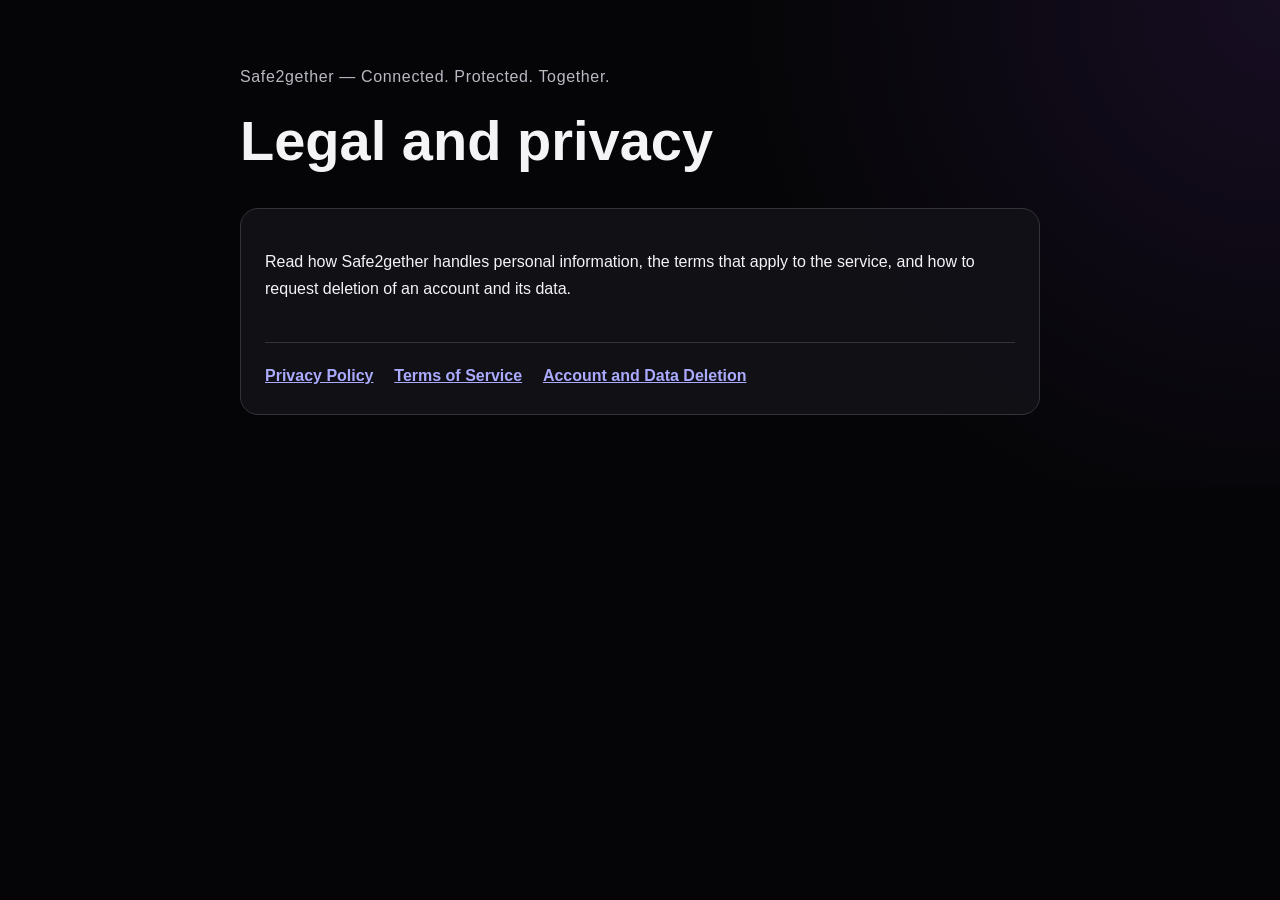
==== index.html @ ac96c3d8 "feat: publish Safe2gether legal site" ====
<!doctype html>
<html lang="en">
<head>
  <meta charset="utf-8">
  <meta name="viewport" content="width=device-width, initial-scale=1">
  <meta name="description" content="Safe2gether legal information and data controls.">
  <title>Safe2gether Legal</title>
  <link rel="stylesheet" href="assets/style.css">
</head>
<body>
<main>
  <p class="brand">Safe2gether — Connected. Protected. Together.</p>
  <h1>Legal and privacy</h1>
  <div class="card">
    <p>Read how Safe2gether handles personal information, the terms that apply
    to the service, and how to request deletion of an account and its data.</p>
    <nav>
      <a href="privacy/">Privacy Policy</a>
      <a href="terms/">Terms of Service</a>
      <a href="data-deletion/">Account and Data Deletion</a>
    </nav>
  </div>
</main>
</body>
</html>
---- assets/style.css ----
:root {
  color-scheme: dark;
  font-family: Inter, Arial, sans-serif;
  background: #050507;
  color: #f4f4f7;
}

* {
  box-sizing: border-box;
}

body {
  margin: 0;
  background:
    radial-gradient(circle at top right, rgba(85, 45, 130, 0.22), transparent 34rem),
    #050507;
  line-height: 1.65;
}

main {
  width: min(800px, calc(100% - 40px));
  margin: 0 auto;
  padding: 48px 0 72px;
}

h1,
h2 {
  line-height: 1.25;
}

h1 {
  margin: 0;
  font-size: clamp(2rem, 6vw, 3.5rem);
}

h2 {
  margin-top: 2rem;
  color: #d8d8ff;
}

a {
  color: #aaaaff;
}

.brand {
  color: #b9b9c2;
  letter-spacing: 0.04em;
}

.updated {
  color: #b9b9c2;
}

.card {
  margin-top: 2rem;
  padding: 1.5rem;
  border: 1px solid #33333b;
  border-radius: 18px;
  background: rgba(18, 18, 24, 0.86);
}

nav {
  display: flex;
  flex-wrap: wrap;
  gap: 0.9rem 1.3rem;
  margin-top: 2.5rem;
  padding-top: 1.25rem;
  border-top: 1px solid #33333b;
}

nav a {
  font-weight: 600;
}
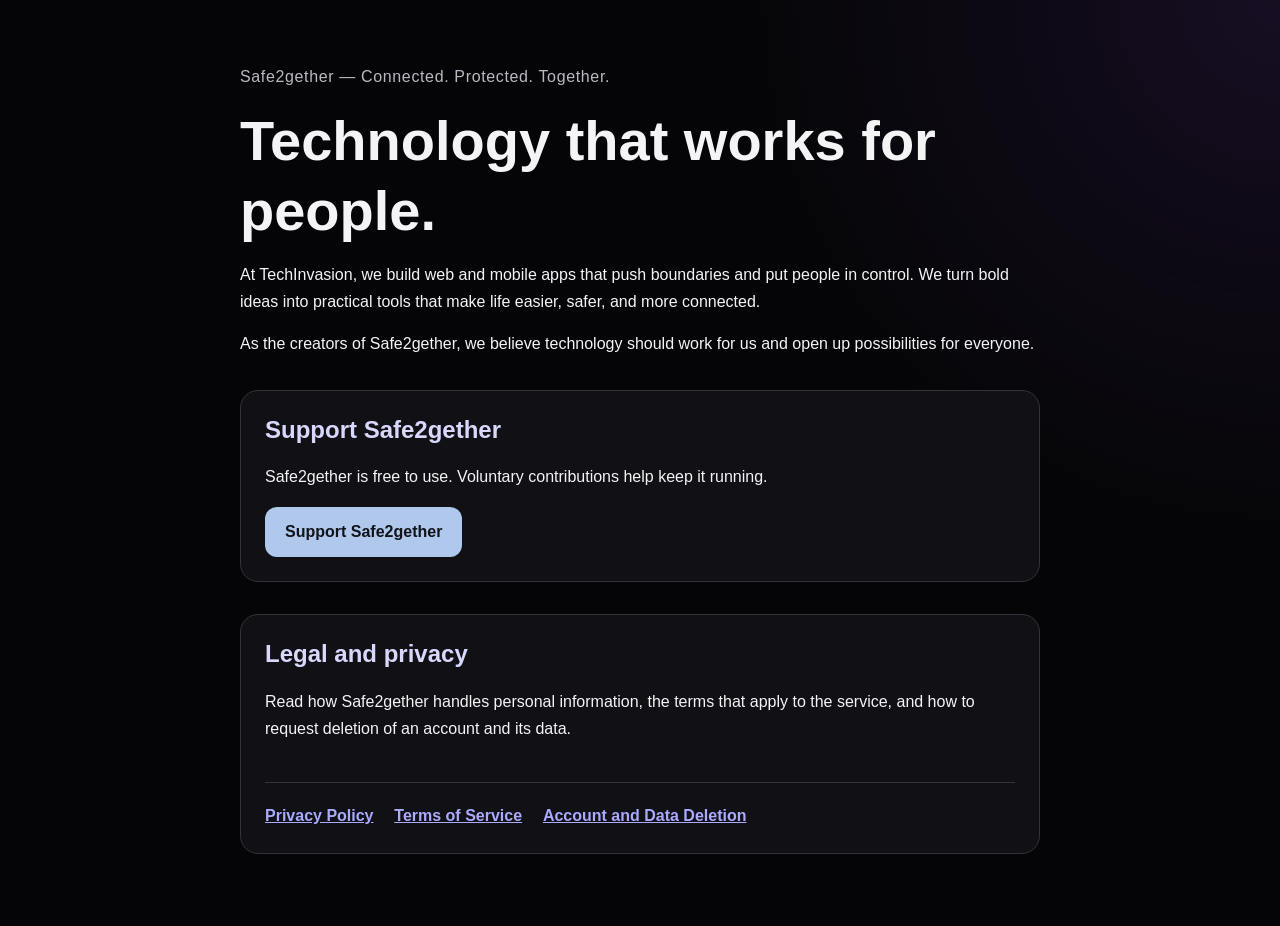
==== commit 08de8ced: "Add Safe2gether support page and TechInvasion introduction" ====
--- a/index.html
+++ b/index.html
@@ -3,15 +3,26 @@
 <head>
   <meta charset="utf-8">
   <meta name="viewport" content="width=device-width, initial-scale=1">
-  <meta name="description" content="Safe2gether legal information and data controls.">
-  <title>Safe2gether Legal</title>
+  <meta name="description" content="TechInvasion builds web and mobile apps that make life easier, safer, and more connected.">
+  <title>TechInvasion | Creators of Safe2gether</title>
   <link rel="stylesheet" href="assets/style.css">
 </head>
 <body>
 <main>
   <p class="brand">Safe2gether — Connected. Protected. Together.</p>
-  <h1>Legal and privacy</h1>
+  <h1>Technology that works for people.</h1>
+  <p>At TechInvasion, we build web and mobile apps that push boundaries and put
+    people in control. We turn bold ideas into practical tools that make life
+    easier, safer, and more connected.</p>
+  <p>As the creators of Safe2gether, we believe technology should work for us
+    and open up possibilities for everyone.</p>
   <div class="card">
+    <h2>Support Safe2gether</h2>
+    <p>Safe2gether is free to use. Voluntary contributions help keep it running.</p>
+    <a class="button" href="/donation/payment/">Support Safe2gether</a>
+  </div>
+  <div class="card">
+    <h2>Legal and privacy</h2>
     <p>Read how Safe2gether handles personal information, the terms that apply
     to the service, and how to request deletion of an account and its data.</p>
     <nav>
--- a/assets/style.css
+++ b/assets/style.css
@@ -71,3 +71,26 @@
 nav a {
   font-weight: 600;
 }
+
+.card > h2:first-child {
+  margin-top: 0;
+}
+
+.button {
+  display: inline-block;
+  padding: 0.75rem 1.25rem;
+  border-radius: 12px;
+  background: #b0c8ec;
+  color: #10131a;
+  font-weight: 700;
+  text-decoration: none;
+}
+
+.button:hover {
+  background: #c8dcfa;
+}
+
+.button:focus-visible {
+  outline: 3px solid #f4f4f7;
+  outline-offset: 4px;
+}
